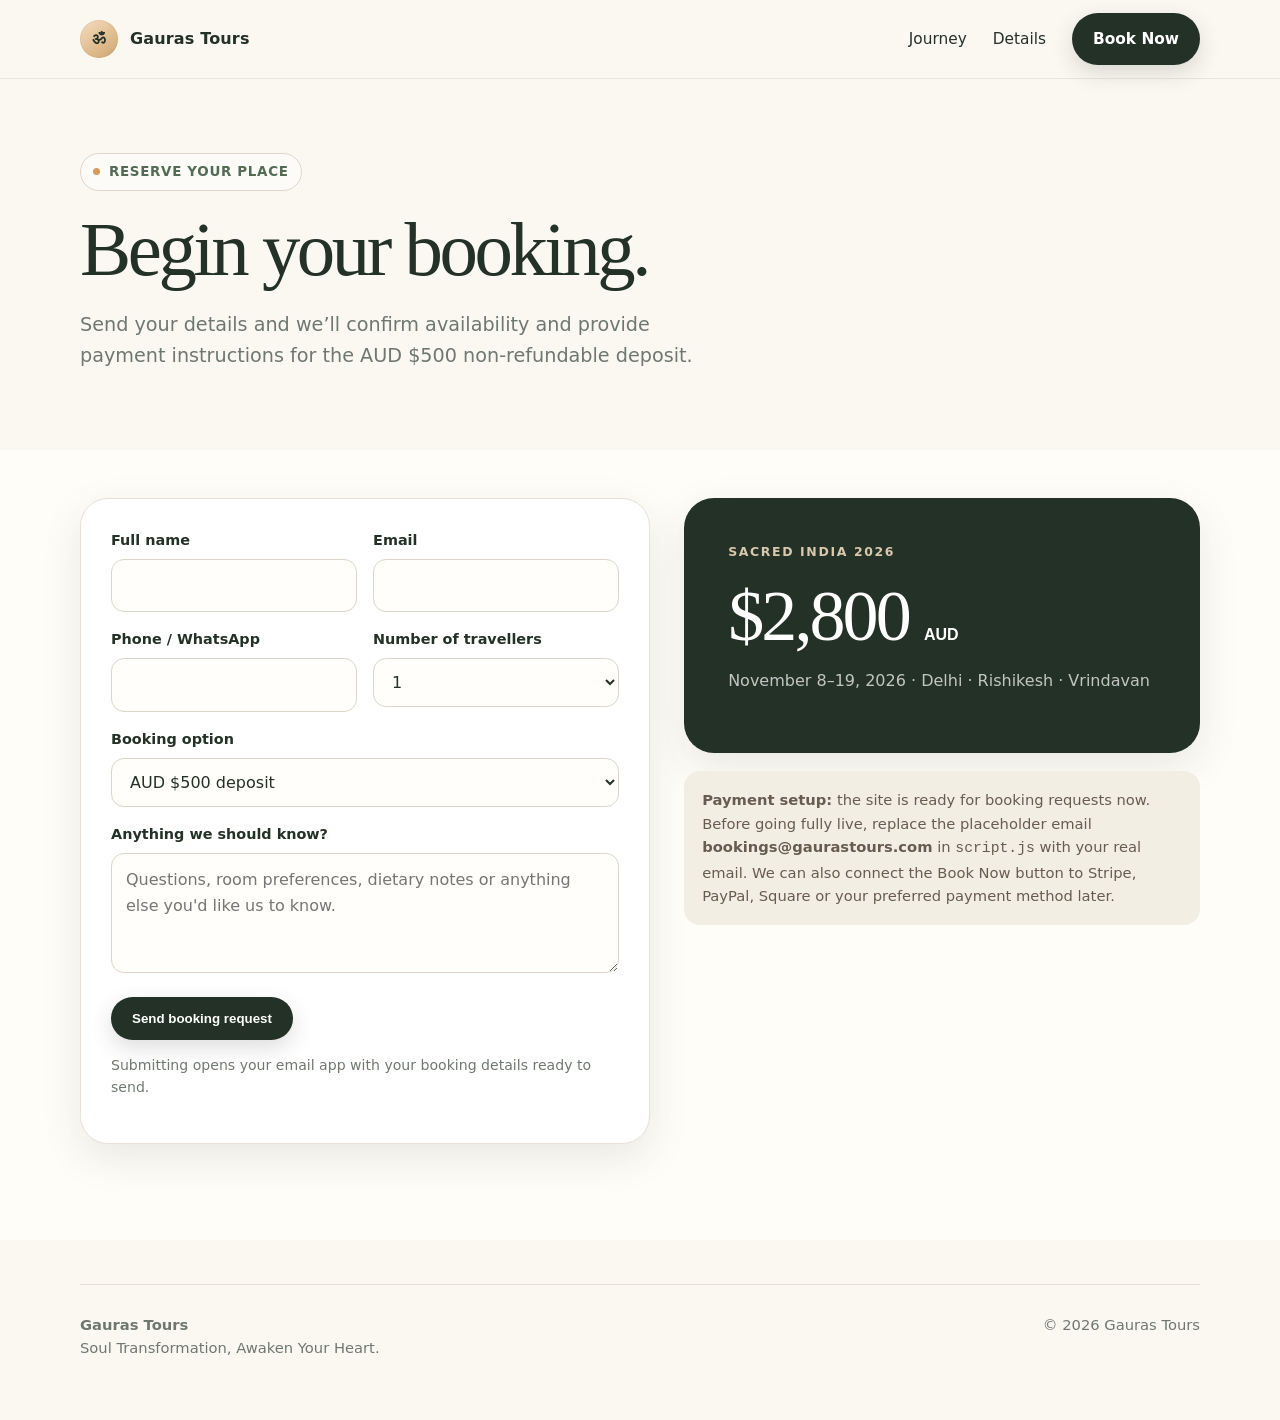
==== booking.html @ d2e97c8c "Add files via upload" ====
<!doctype html>
<html lang="en">
<head>
  <meta charset="utf-8" /><meta name="viewport" content="width=device-width, initial-scale=1" />
  <title>Book Now — Gauras Tours</title><link rel="icon" href="favicon.svg" /><link rel="stylesheet" href="styles.css" />
</head>
<body>
  <nav class="nav"><div class="container nav-inner"><a class="brand" href="index.html"><span class="brand-mark">ॐ</span>Gauras Tours</a><button class="menu-btn" aria-label="Open menu">☰</button><div class="nav-links"><a href="index.html#journey">Journey</a><a href="details.html">Details</a><a class="btn btn-primary" href="booking.html">Book Now</a></div></div></nav>
  <main>
    <section class="page-hero"><div class="container"><div class="eyebrow"><span class="dot"></span> Reserve your place</div><h1>Begin your booking.</h1><p class="hero-sub">Send your details and we’ll confirm availability and provide payment instructions for the AUD $500 non-refundable deposit.</p></div></section>
    <section class="section alt" style="padding-top:48px"><div class="container booking-layout">
      <form class="form-card" id="bookingForm">
        <div class="form-grid"><div class="field"><label for="name">Full name</label><input id="name" name="name" required autocomplete="name"></div><div class="field"><label for="email">Email</label><input id="email" name="email" type="email" required autocomplete="email"></div></div>
        <div class="form-grid"><div class="field"><label for="phone">Phone / WhatsApp</label><input id="phone" name="phone" autocomplete="tel"></div><div class="field"><label for="guests">Number of travellers</label><select id="guests" name="guests"><option>1</option><option>2</option><option>3</option><option>4</option></select></div></div>
        <div class="field"><label for="option">Booking option</label><select id="option" name="option"><option>AUD $500 deposit</option><option>Request full payment instructions</option></select></div>
        <div class="field"><label for="note">Anything we should know?</label><textarea id="note" name="note" placeholder="Questions, room preferences, dietary notes or anything else you'd like us to know."></textarea></div>
        <button class="btn btn-primary" type="submit">Send booking request</button>
        <p class="small">Submitting opens your email app with your booking details ready to send.</p>
      </form>
      <aside>
        <div class="price-main"><div class="kicker" style="color:#d9c8ad">Sacred India 2026</div><div class="price">$2,800 <span style="font:700 1rem Inter,sans-serif;letter-spacing:0">AUD</span></div><p>November 8–19, 2026 · Delhi · Rishikesh · Vrindavan</p></div>
        <div class="notice" style="margin-top:18px"><strong>Payment setup:</strong> the site is ready for booking requests now. Before going fully live, replace the placeholder email <strong>bookings@gaurastours.com</strong> in <code>script.js</code> with your real email. We can also connect the Book Now button to Stripe, PayPal, Square or your preferred payment method later.</div>
      </aside>
    </div></section>
  </main>
  <footer class="footer"><div class="container footer-inner"><div><strong>Gauras Tours</strong><br>Soul Transformation, Awaken Your Heart.</div><div>© 2026 Gauras Tours</div></div></footer>
  <script src="script.js"></script>
</body></html>
---- styles.css ----
:root{
  --ink:#243127;
  --muted:#6f786f;
  --cream:#fbf8f1;
  --paper:#fffdf8;
  --sage:#7f9881;
  --sage-dark:#536b55;
  --saffron:#d59b59;
  --rose:#c98276;
  --line:#e7e1d7;
  --shadow:0 14px 40px rgba(41,52,42,.10);
  --radius:24px;
}
*{box-sizing:border-box}
html{scroll-behavior:smooth}
body{margin:0;font-family:Inter,ui-sans-serif,system-ui,-apple-system,BlinkMacSystemFont,"Segoe UI",sans-serif;color:var(--ink);background:var(--cream);line-height:1.6}
a{color:inherit;text-decoration:none}
img{max-width:100%;display:block}
.container{width:min(1120px,calc(100% - 36px));margin:auto}
.nav{position:sticky;top:0;z-index:50;background:rgba(251,248,241,.92);backdrop-filter:blur(16px);border-bottom:1px solid rgba(231,225,215,.8)}
.nav-inner{height:78px;display:flex;align-items:center;justify-content:space-between;gap:24px}
.brand{display:flex;align-items:center;gap:12px;font-weight:750;letter-spacing:.01em}
.brand-mark{width:38px;height:38px;border-radius:50%;display:grid;place-items:center;background:linear-gradient(145deg,#f6dec0,#cfa56f);box-shadow:inset 0 0 0 1px rgba(95,74,48,.08)}
.brand-mark svg{width:24px;height:24px}
.nav-links{display:flex;align-items:center;gap:26px;font-size:.96rem}
.nav-links a:not(.btn):hover{color:var(--sage-dark)}
.btn{display:inline-flex;align-items:center;justify-content:center;gap:8px;padding:13px 20px;border-radius:999px;font-weight:700;border:1px solid transparent;transition:.2s ease;cursor:pointer}
.btn-primary{background:var(--ink);color:white;box-shadow:0 8px 22px rgba(36,49,39,.16)}
.btn-primary:hover{transform:translateY(-1px);background:#172119}
.btn-soft{background:rgba(255,255,255,.72);border-color:var(--line)}
.btn-soft:hover{background:white;transform:translateY(-1px)}
.menu-btn{display:none;border:0;background:transparent;font-size:1.55rem;color:var(--ink)}
.hero{min-height:78vh;display:grid;align-items:center;padding:84px 0 72px;position:relative;overflow:hidden}
.hero:before{content:"";position:absolute;inset:0;background:radial-gradient(circle at 80% 18%,rgba(213,155,89,.24),transparent 26%),radial-gradient(circle at 12% 86%,rgba(127,152,129,.20),transparent 27%);pointer-events:none}
.hero-grid{display:grid;grid-template-columns:1.06fr .94fr;gap:64px;align-items:center;position:relative}
.eyebrow{display:inline-flex;align-items:center;gap:9px;padding:7px 12px;border:1px solid #ded7ca;background:rgba(255,255,255,.55);border-radius:999px;font-size:.84rem;font-weight:700;color:var(--sage-dark);letter-spacing:.05em;text-transform:uppercase}
.eyebrow .dot{width:7px;height:7px;border-radius:50%;background:var(--saffron)}
h1{font-family:Georgia,"Times New Roman",serif;font-weight:500;font-size:clamp(3.1rem,7.1vw,6.4rem);line-height:.96;letter-spacing:-.045em;margin:22px 0 24px}
.hero-sub{font-size:1.2rem;color:var(--muted);max-width:650px;margin:0 0 30px}
.hero-actions{display:flex;gap:12px;flex-wrap:wrap;margin-bottom:34px}
.hero-meta{display:flex;gap:28px;flex-wrap:wrap;color:var(--muted);font-size:.94rem}
.hero-meta strong{display:block;color:var(--ink);font-size:1rem}
.hero-visual{position:relative;min-height:560px}
.photo{position:absolute;overflow:hidden;border-radius:32px;box-shadow:var(--shadow);background:#ddd;background-size:cover;background-position:center}
.photo-main{inset:0 0 70px 75px;background-image:linear-gradient(to top,rgba(23,33,25,.12),transparent 45%),url('https://images.unsplash.com/photo-1500534314209-a25ddb2bd429?auto=format&fit=crop&w=1400&q=86')}
.photo-small{width:210px;height:260px;left:0;bottom:0;border:8px solid var(--cream);background-image:url('https://images.unsplash.com/photo-1544367567-0f2fcb009e0b?auto=format&fit=crop&w=700&q=86')}
.quote-card{position:absolute;right:-10px;bottom:24px;width:min(280px,74%);padding:23px 24px;background:rgba(255,253,248,.93);backdrop-filter:blur(16px);border:1px solid rgba(231,225,215,.95);border-radius:22px;box-shadow:var(--shadow)}
.quote-card p{font-family:Georgia,serif;font-size:1.22rem;margin:0 0 8px}
.quote-card span{font-size:.86rem;color:var(--muted)}
.section{padding:96px 0}
.section.alt{background:var(--paper)}
.section-head{display:flex;align-items:end;justify-content:space-between;gap:30px;margin-bottom:42px}
.kicker{text-transform:uppercase;letter-spacing:.13em;font-size:.78rem;font-weight:800;color:var(--sage-dark)}
h2{font-family:Georgia,"Times New Roman",serif;font-weight:500;font-size:clamp(2.25rem,4.7vw,4.4rem);line-height:1.05;letter-spacing:-.03em;margin:9px 0 0}
.section-copy{max-width:520px;color:var(--muted)}
.cards{display:grid;grid-template-columns:repeat(3,1fr);gap:18px}
.card{background:white;border:1px solid var(--line);border-radius:var(--radius);padding:30px;box-shadow:0 5px 18px rgba(41,52,42,.04)}
.card-icon{width:46px;height:46px;border-radius:14px;display:grid;place-items:center;background:#f4eee4;margin-bottom:20px;font-size:1.35rem}
.card h3{margin:0 0 8px;font-size:1.16rem}
.card p{margin:0;color:var(--muted)}
.journey-grid{display:grid;grid-template-columns:repeat(3,1fr);gap:20px}
.journey{min-height:430px;border-radius:30px;position:relative;overflow:hidden;padding:30px;display:flex;align-items:flex-end;color:white;background-size:cover;background-position:center;box-shadow:var(--shadow)}
.journey:after{content:"";position:absolute;inset:0;background:linear-gradient(to top,rgba(22,31,23,.78),rgba(22,31,23,.04) 68%)}
.journey>*{position:relative;z-index:1}
.journey h3{font-family:Georgia,serif;font-size:2.05rem;margin:0 0 4px;font-weight:500}
.journey p{margin:0;color:rgba(255,255,255,.86)}
.journey .motto{display:inline-block;margin-bottom:9px;font-size:.8rem;letter-spacing:.12em;text-transform:uppercase;font-weight:800}
.delhi{background-image:url('https://images.unsplash.com/photo-1587474260584-136574528ed5?auto=format&fit=crop&w=1000&q=84')}
.rishikesh{background-image:url('https://images.unsplash.com/photo-1593181629936-11c609b8db9b?auto=format&fit=crop&w=1000&q=84')}
.vrindavan{background-image:url('https://images.unsplash.com/photo-1561361513-2d000a50f0dc?auto=format&fit=crop&w=1000&q=84')}
.itinerary-mini{display:grid;grid-template-columns:1fr 1fr;gap:16px}
.day{display:flex;gap:18px;padding:23px;border:1px solid var(--line);border-radius:20px;background:rgba(255,255,255,.65)}
.day-num{flex:0 0 46px;height:46px;border-radius:14px;display:grid;place-items:center;background:var(--ink);color:white;font-weight:800}
.day h4{margin:1px 0 5px}
.day p{margin:0;color:var(--muted);font-size:.94rem}
.price-panel{display:grid;grid-template-columns:1.1fr .9fr;gap:28px;align-items:stretch}
.price-main{padding:44px;border-radius:30px;background:var(--ink);color:white;box-shadow:var(--shadow)}
.price{font-family:Georgia,serif;font-size:4.5rem;line-height:1;margin:18px 0 8px;letter-spacing:-.04em}
.price-main p{color:rgba(255,255,255,.72)}
.price-main .btn{background:white;color:var(--ink);margin-top:20px}
.price-side{display:grid;gap:18px}
.price-side .card{display:flex;flex-direction:column;justify-content:center}
.list{margin:14px 0 0;padding:0;list-style:none;display:grid;gap:10px}
.list li{display:flex;gap:9px;align-items:flex-start;color:var(--muted)}
.list li:before{content:"✓";color:var(--sage-dark);font-weight:900}
.cta{padding:44px;border-radius:32px;background:linear-gradient(135deg,#e9d4bb,#d8e0d2);display:flex;justify-content:space-between;gap:28px;align-items:center}
.cta h2{font-size:clamp(2.1rem,4.2vw,3.8rem);margin:0;max-width:650px}
.footer{padding:44px 0 60px;color:var(--muted);font-size:.92rem}
.footer-inner{display:flex;justify-content:space-between;gap:24px;flex-wrap:wrap;border-top:1px solid var(--line);padding-top:28px}
.page-hero{padding:74px 0 48px}
.page-hero h1{font-size:clamp(3rem,6vw,5.6rem)}
.prose{max-width:820px}
.timeline{display:grid;gap:14px}
.timeline-item{display:grid;grid-template-columns:150px 1fr;gap:22px;padding:24px 0;border-bottom:1px solid var(--line)}
.timeline-item strong{color:var(--sage-dark)}
.booking-layout{display:grid;grid-template-columns:1.05fr .95fr;gap:34px;align-items:start}
.form-card{background:white;border:1px solid var(--line);border-radius:28px;padding:30px;box-shadow:var(--shadow)}
label{display:block;font-size:.9rem;font-weight:750;margin-bottom:7px}
input,select,textarea{width:100%;font:inherit;padding:13px 14px;border:1px solid #dcd5ca;border-radius:13px;background:#fffefb;color:var(--ink);outline:none}
input:focus,select:focus,textarea:focus{border-color:var(--sage)}
textarea{min-height:120px;resize:vertical}
.form-grid{display:grid;grid-template-columns:1fr 1fr;gap:16px}
.field{margin-bottom:16px}
.notice{padding:17px 18px;border-radius:16px;background:#f3eee4;color:#665c4f;font-size:.92rem}
.small{font-size:.88rem;color:var(--muted)}
@media(max-width:900px){
  .hero-grid,.price-panel,.booking-layout{grid-template-columns:1fr}
  .hero{padding-top:58px}
  .hero-visual{min-height:480px}
  .cards,.journey-grid{grid-template-columns:1fr}
  .journey{min-height:350px}
  .itinerary-mini{grid-template-columns:1fr}
  .section-head{align-items:flex-start;flex-direction:column}
  .cta{align-items:flex-start;flex-direction:column}
}
@media(max-width:720px){
  .nav-inner{height:70px}
  .menu-btn{display:block}
  .nav-links{display:none;position:absolute;left:18px;right:18px;top:76px;padding:18px;border-radius:18px;background:#fffdf8;border:1px solid var(--line);box-shadow:var(--shadow);flex-direction:column;align-items:stretch}
  .nav-links.open{display:flex}
  .nav-links .btn{width:100%}
  h1{font-size:clamp(3.3rem,17vw,5.4rem)}
  .hero-grid{gap:34px}
  .hero-visual{min-height:390px}
  .photo-main{inset:0 0 56px 36px}
  .photo-small{width:135px;height:175px;border-width:6px}
  .quote-card{right:0;width:240px;padding:17px 18px}
  .section{padding:72px 0}
  .price-main{padding:30px}
  .price{font-size:3.5rem}
  .timeline-item{grid-template-columns:1fr;gap:5px}
  .form-grid{grid-template-columns:1fr}
}
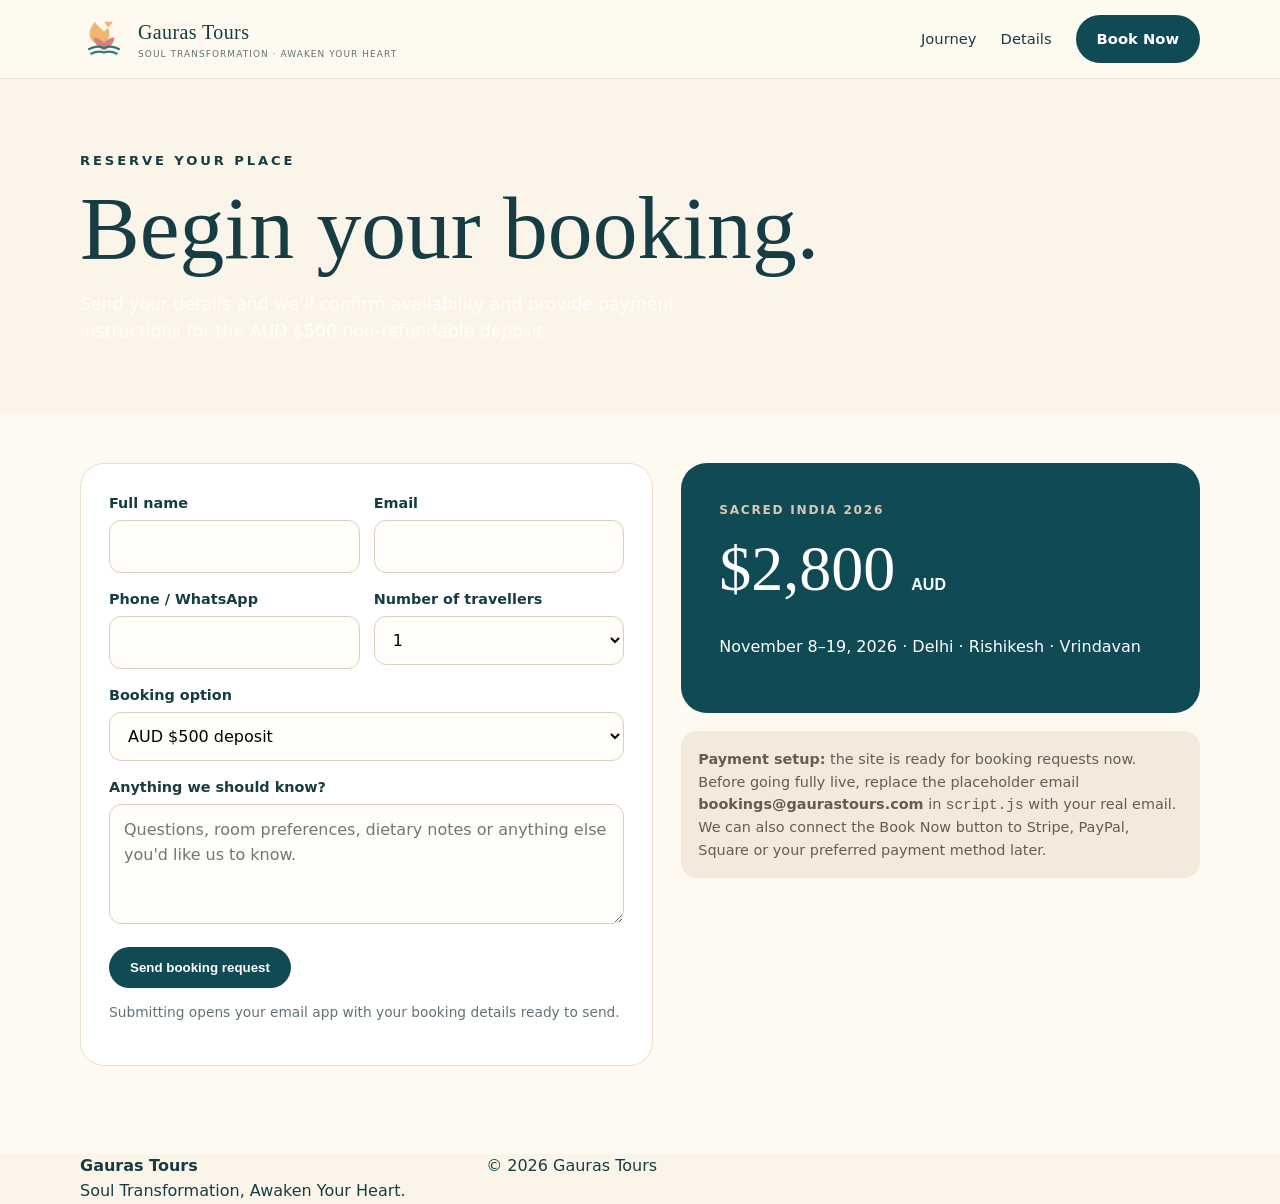
==== commit 0816b063: "Add files via upload Update photos and website layout" ====
--- a/booking.html
+++ b/booking.html
@@ -5,7 +5,7 @@
   <title>Book Now — Gauras Tours</title><link rel="icon" href="favicon.svg" /><link rel="stylesheet" href="styles.css" />
 </head>
 <body>
-  <nav class="nav"><div class="container nav-inner"><a class="brand" href="index.html"><span class="brand-mark">ॐ</span>Gauras Tours</a><button class="menu-btn" aria-label="Open menu">☰</button><div class="nav-links"><a href="index.html#journey">Journey</a><a href="details.html">Details</a><a class="btn btn-primary" href="booking.html">Book Now</a></div></div></nav>
+  <nav class="nav"><div class="container nav-inner"><a class="brand" href="index.html"><span class="brand-mark"><svg viewBox="0 0 64 64"><path d="M32 9c6 7 8 13 7 19-2 9-13 12-13 12s-11-3-13-12c-1-6 1-12 7-19 4 6 7 8 12 13 5-5 8-7 12-13Z" fill="#efb66d"/><path d="M18 30c5 0 10 2 14 7 4-5 9-7 14-7-1 8-6 14-14 17-8-3-13-9-14-17Z" fill="#d7817b"/><path d="M11 46c7-4 14-5 21-2 7-3 14-2 21 2M14 52c6-3 12-4 18-2 6-2 12-1 18 2" stroke="#2f7a78" stroke-width="3" fill="none"/></svg></span><span><strong>Gauras Tours</strong><small>Soul Transformation · Awaken Your Heart</small></span></a><button class="menu-btn" aria-label="Open menu">☰</button><div class="nav-links"><a href="index.html#journey">Journey</a><a href="details.html">Details</a><a class="btn btn-primary" href="booking.html">Book Now</a></div></div></nav>
   <main>
     <section class="page-hero"><div class="container"><div class="eyebrow"><span class="dot"></span> Reserve your place</div><h1>Begin your booking.</h1><p class="hero-sub">Send your details and we’ll confirm availability and provide payment instructions for the AUD $500 non-refundable deposit.</p></div></section>
     <section class="section alt" style="padding-top:48px"><div class="container booking-layout">
--- a/styles.css
+++ b/styles.css
@@ -1,133 +1,16 @@
 :root{
-  --ink:#243127;
-  --muted:#6f786f;
-  --cream:#fbf8f1;
-  --paper:#fffdf8;
-  --sage:#7f9881;
-  --sage-dark:#536b55;
-  --saffron:#d59b59;
-  --rose:#c98276;
-  --line:#e7e1d7;
-  --shadow:0 14px 40px rgba(41,52,42,.10);
-  --radius:24px;
+  --ink:#153d43;--muted:#607376;--cream:#fbf5e9;--paper:#fffaf1;--teal:#0f4a55;--teal2:#2f7a78;--gold:#d79a39;--rose:#d58179;--line:#eadfcf;--white:#fff;--shadow:0 14px 34px rgba(24,55,58,.12);--radius:24px
 }
-*{box-sizing:border-box}
-html{scroll-behavior:smooth}
-body{margin:0;font-family:Inter,ui-sans-serif,system-ui,-apple-system,BlinkMacSystemFont,"Segoe UI",sans-serif;color:var(--ink);background:var(--cream);line-height:1.6}
-a{color:inherit;text-decoration:none}
-img{max-width:100%;display:block}
-.container{width:min(1120px,calc(100% - 36px));margin:auto}
-.nav{position:sticky;top:0;z-index:50;background:rgba(251,248,241,.92);backdrop-filter:blur(16px);border-bottom:1px solid rgba(231,225,215,.8)}
-.nav-inner{height:78px;display:flex;align-items:center;justify-content:space-between;gap:24px}
-.brand{display:flex;align-items:center;gap:12px;font-weight:750;letter-spacing:.01em}
-.brand-mark{width:38px;height:38px;border-radius:50%;display:grid;place-items:center;background:linear-gradient(145deg,#f6dec0,#cfa56f);box-shadow:inset 0 0 0 1px rgba(95,74,48,.08)}
-.brand-mark svg{width:24px;height:24px}
-.nav-links{display:flex;align-items:center;gap:26px;font-size:.96rem}
-.nav-links a:not(.btn):hover{color:var(--sage-dark)}
-.btn{display:inline-flex;align-items:center;justify-content:center;gap:8px;padding:13px 20px;border-radius:999px;font-weight:700;border:1px solid transparent;transition:.2s ease;cursor:pointer}
-.btn-primary{background:var(--ink);color:white;box-shadow:0 8px 22px rgba(36,49,39,.16)}
-.btn-primary:hover{transform:translateY(-1px);background:#172119}
-.btn-soft{background:rgba(255,255,255,.72);border-color:var(--line)}
-.btn-soft:hover{background:white;transform:translateY(-1px)}
-.menu-btn{display:none;border:0;background:transparent;font-size:1.55rem;color:var(--ink)}
-.hero{min-height:78vh;display:grid;align-items:center;padding:84px 0 72px;position:relative;overflow:hidden}
-.hero:before{content:"";position:absolute;inset:0;background:radial-gradient(circle at 80% 18%,rgba(213,155,89,.24),transparent 26%),radial-gradient(circle at 12% 86%,rgba(127,152,129,.20),transparent 27%);pointer-events:none}
-.hero-grid{display:grid;grid-template-columns:1.06fr .94fr;gap:64px;align-items:center;position:relative}
-.eyebrow{display:inline-flex;align-items:center;gap:9px;padding:7px 12px;border:1px solid #ded7ca;background:rgba(255,255,255,.55);border-radius:999px;font-size:.84rem;font-weight:700;color:var(--sage-dark);letter-spacing:.05em;text-transform:uppercase}
-.eyebrow .dot{width:7px;height:7px;border-radius:50%;background:var(--saffron)}
-h1{font-family:Georgia,"Times New Roman",serif;font-weight:500;font-size:clamp(3.1rem,7.1vw,6.4rem);line-height:.96;letter-spacing:-.045em;margin:22px 0 24px}
-.hero-sub{font-size:1.2rem;color:var(--muted);max-width:650px;margin:0 0 30px}
-.hero-actions{display:flex;gap:12px;flex-wrap:wrap;margin-bottom:34px}
-.hero-meta{display:flex;gap:28px;flex-wrap:wrap;color:var(--muted);font-size:.94rem}
-.hero-meta strong{display:block;color:var(--ink);font-size:1rem}
-.hero-visual{position:relative;min-height:560px}
-.photo{position:absolute;overflow:hidden;border-radius:32px;box-shadow:var(--shadow);background:#ddd;background-size:cover;background-position:center}
-.photo-main{inset:0 0 70px 75px;background-image:linear-gradient(to top,rgba(23,33,25,.12),transparent 45%),url('https://images.unsplash.com/photo-1500534314209-a25ddb2bd429?auto=format&fit=crop&w=1400&q=86')}
-.photo-small{width:210px;height:260px;left:0;bottom:0;border:8px solid var(--cream);background-image:url('https://images.unsplash.com/photo-1544367567-0f2fcb009e0b?auto=format&fit=crop&w=700&q=86')}
-.quote-card{position:absolute;right:-10px;bottom:24px;width:min(280px,74%);padding:23px 24px;background:rgba(255,253,248,.93);backdrop-filter:blur(16px);border:1px solid rgba(231,225,215,.95);border-radius:22px;box-shadow:var(--shadow)}
-.quote-card p{font-family:Georgia,serif;font-size:1.22rem;margin:0 0 8px}
-.quote-card span{font-size:.86rem;color:var(--muted)}
-.section{padding:96px 0}
-.section.alt{background:var(--paper)}
-.section-head{display:flex;align-items:end;justify-content:space-between;gap:30px;margin-bottom:42px}
-.kicker{text-transform:uppercase;letter-spacing:.13em;font-size:.78rem;font-weight:800;color:var(--sage-dark)}
-h2{font-family:Georgia,"Times New Roman",serif;font-weight:500;font-size:clamp(2.25rem,4.7vw,4.4rem);line-height:1.05;letter-spacing:-.03em;margin:9px 0 0}
-.section-copy{max-width:520px;color:var(--muted)}
-.cards{display:grid;grid-template-columns:repeat(3,1fr);gap:18px}
-.card{background:white;border:1px solid var(--line);border-radius:var(--radius);padding:30px;box-shadow:0 5px 18px rgba(41,52,42,.04)}
-.card-icon{width:46px;height:46px;border-radius:14px;display:grid;place-items:center;background:#f4eee4;margin-bottom:20px;font-size:1.35rem}
-.card h3{margin:0 0 8px;font-size:1.16rem}
-.card p{margin:0;color:var(--muted)}
-.journey-grid{display:grid;grid-template-columns:repeat(3,1fr);gap:20px}
-.journey{min-height:430px;border-radius:30px;position:relative;overflow:hidden;padding:30px;display:flex;align-items:flex-end;color:white;background-size:cover;background-position:center;box-shadow:var(--shadow)}
-.journey:after{content:"";position:absolute;inset:0;background:linear-gradient(to top,rgba(22,31,23,.78),rgba(22,31,23,.04) 68%)}
-.journey>*{position:relative;z-index:1}
-.journey h3{font-family:Georgia,serif;font-size:2.05rem;margin:0 0 4px;font-weight:500}
-.journey p{margin:0;color:rgba(255,255,255,.86)}
-.journey .motto{display:inline-block;margin-bottom:9px;font-size:.8rem;letter-spacing:.12em;text-transform:uppercase;font-weight:800}
-.delhi{background-image:url('https://images.unsplash.com/photo-1587474260584-136574528ed5?auto=format&fit=crop&w=1000&q=84')}
-.rishikesh{background-image:url('https://images.unsplash.com/photo-1593181629936-11c609b8db9b?auto=format&fit=crop&w=1000&q=84')}
-.vrindavan{background-image:url('https://images.unsplash.com/photo-1561361513-2d000a50f0dc?auto=format&fit=crop&w=1000&q=84')}
-.itinerary-mini{display:grid;grid-template-columns:1fr 1fr;gap:16px}
-.day{display:flex;gap:18px;padding:23px;border:1px solid var(--line);border-radius:20px;background:rgba(255,255,255,.65)}
-.day-num{flex:0 0 46px;height:46px;border-radius:14px;display:grid;place-items:center;background:var(--ink);color:white;font-weight:800}
-.day h4{margin:1px 0 5px}
-.day p{margin:0;color:var(--muted);font-size:.94rem}
-.price-panel{display:grid;grid-template-columns:1.1fr .9fr;gap:28px;align-items:stretch}
-.price-main{padding:44px;border-radius:30px;background:var(--ink);color:white;box-shadow:var(--shadow)}
-.price{font-family:Georgia,serif;font-size:4.5rem;line-height:1;margin:18px 0 8px;letter-spacing:-.04em}
-.price-main p{color:rgba(255,255,255,.72)}
-.price-main .btn{background:white;color:var(--ink);margin-top:20px}
-.price-side{display:grid;gap:18px}
-.price-side .card{display:flex;flex-direction:column;justify-content:center}
-.list{margin:14px 0 0;padding:0;list-style:none;display:grid;gap:10px}
-.list li{display:flex;gap:9px;align-items:flex-start;color:var(--muted)}
-.list li:before{content:"✓";color:var(--sage-dark);font-weight:900}
-.cta{padding:44px;border-radius:32px;background:linear-gradient(135deg,#e9d4bb,#d8e0d2);display:flex;justify-content:space-between;gap:28px;align-items:center}
-.cta h2{font-size:clamp(2.1rem,4.2vw,3.8rem);margin:0;max-width:650px}
-.footer{padding:44px 0 60px;color:var(--muted);font-size:.92rem}
-.footer-inner{display:flex;justify-content:space-between;gap:24px;flex-wrap:wrap;border-top:1px solid var(--line);padding-top:28px}
-.page-hero{padding:74px 0 48px}
-.page-hero h1{font-size:clamp(3rem,6vw,5.6rem)}
-.prose{max-width:820px}
-.timeline{display:grid;gap:14px}
-.timeline-item{display:grid;grid-template-columns:150px 1fr;gap:22px;padding:24px 0;border-bottom:1px solid var(--line)}
-.timeline-item strong{color:var(--sage-dark)}
-.booking-layout{display:grid;grid-template-columns:1.05fr .95fr;gap:34px;align-items:start}
-.form-card{background:white;border:1px solid var(--line);border-radius:28px;padding:30px;box-shadow:var(--shadow)}
-label{display:block;font-size:.9rem;font-weight:750;margin-bottom:7px}
-input,select,textarea{width:100%;font:inherit;padding:13px 14px;border:1px solid #dcd5ca;border-radius:13px;background:#fffefb;color:var(--ink);outline:none}
-input:focus,select:focus,textarea:focus{border-color:var(--sage)}
-textarea{min-height:120px;resize:vertical}
-.form-grid{display:grid;grid-template-columns:1fr 1fr;gap:16px}
-.field{margin-bottom:16px}
-.notice{padding:17px 18px;border-radius:16px;background:#f3eee4;color:#665c4f;font-size:.92rem}
-.small{font-size:.88rem;color:var(--muted)}
-@media(max-width:900px){
-  .hero-grid,.price-panel,.booking-layout{grid-template-columns:1fr}
-  .hero{padding-top:58px}
-  .hero-visual{min-height:480px}
-  .cards,.journey-grid{grid-template-columns:1fr}
-  .journey{min-height:350px}
-  .itinerary-mini{grid-template-columns:1fr}
-  .section-head{align-items:flex-start;flex-direction:column}
-  .cta{align-items:flex-start;flex-direction:column}
-}
-@media(max-width:720px){
-  .nav-inner{height:70px}
-  .menu-btn{display:block}
-  .nav-links{display:none;position:absolute;left:18px;right:18px;top:76px;padding:18px;border-radius:18px;background:#fffdf8;border:1px solid var(--line);box-shadow:var(--shadow);flex-direction:column;align-items:stretch}
-  .nav-links.open{display:flex}
-  .nav-links .btn{width:100%}
-  h1{font-size:clamp(3.3rem,17vw,5.4rem)}
-  .hero-grid{gap:34px}
-  .hero-visual{min-height:390px}
-  .photo-main{inset:0 0 56px 36px}
-  .photo-small{width:135px;height:175px;border-width:6px}
-  .quote-card{right:0;width:240px;padding:17px 18px}
-  .section{padding:72px 0}
-  .price-main{padding:30px}
-  .price{font-size:3.5rem}
-  .timeline-item{grid-template-columns:1fr;gap:5px}
-  .form-grid{grid-template-columns:1fr}
-}
+*{box-sizing:border-box}html{scroll-behavior:smooth}body{margin:0;font-family:Inter,ui-sans-serif,system-ui,-apple-system,BlinkMacSystemFont,"Segoe UI",sans-serif;color:var(--ink);background:var(--cream);line-height:1.55}a{color:inherit;text-decoration:none}img{display:block;max-width:100%}.container{width:min(1120px,calc(100% - 36px));margin:auto}
+.nav{position:sticky;top:0;z-index:100;background:rgba(255,250,241,.94);backdrop-filter:blur(14px);border-bottom:1px solid rgba(234,223,207,.85)}.nav-inner{height:78px;display:flex;align-items:center;justify-content:space-between;gap:22px}.brand{display:flex;align-items:center;gap:10px}.brand-mark{width:48px;height:48px;display:grid;place-items:center;flex:0 0 auto}.brand-mark svg{width:100%;height:100%}.brand strong{display:block;font-family:Georgia,serif;font-size:1.25rem;font-weight:500;letter-spacing:.02em}.brand small{display:block;font-size:.56rem;text-transform:uppercase;letter-spacing:.12em;color:var(--muted)}.nav-links{display:flex;align-items:center;gap:24px;font-size:.92rem}.menu-btn{display:none;border:0;background:transparent;font-size:1.55rem;color:var(--ink)}
+.btn{display:inline-flex;align-items:center;justify-content:center;padding:12px 20px;border-radius:999px;font-weight:750;border:1px solid transparent;transition:.2s ease}.btn-primary{background:var(--teal);color:white}.btn-gold{background:var(--gold);color:white;box-shadow:0 8px 22px rgba(155,100,24,.2)}.btn-ghost{border-color:rgba(255,255,255,.55);color:white;background:rgba(0,0,0,.08)}.btn:hover{transform:translateY(-1px)}
+.hero-banner{min-height:650px;position:relative;display:grid;align-items:center;background-image:url('assets/riverside-kirtan.jpg');background-size:cover;background-position:center 44%;overflow:hidden}.hero-shade{position:absolute;inset:0;background:linear-gradient(90deg,rgba(8,42,48,.20),rgba(8,42,48,.55) 48%,rgba(8,42,48,.75)),linear-gradient(0deg,rgba(8,42,48,.14),transparent 45%)}.hero-copy{position:relative;color:white;text-align:right;display:flex;flex-direction:column;align-items:flex-end}.eyebrow{font-size:.82rem;text-transform:uppercase;letter-spacing:.22em;font-weight:800;margin:0 0 8px}.hero-copy h1{font-family:Georgia,serif;font-size:clamp(3.4rem,7vw,6.2rem);line-height:.98;max-width:760px;margin:0;font-weight:500;letter-spacing:-.03em}.script-line{font-family:"Brush Script MT","Segoe Script",cursive;font-size:2.2rem;color:#efb35a;margin:10px 0 0}.hero-tags{text-transform:uppercase;letter-spacing:.13em;font-size:.82rem;font-weight:800}.hero-sub{max-width:600px;font-size:1.08rem;color:rgba(255,255,255,.92);margin:8px 0 22px}.hero-actions{display:flex;gap:10px;flex-wrap:wrap;justify-content:flex-end}
+.section{padding:88px 0}.section.compact{padding:68px 0}.section.alt{background:var(--paper)}.section-title h2,h2{font-family:Georgia,serif;font-weight:500;font-size:clamp(2.4rem,5vw,4.5rem);line-height:1.04;letter-spacing:-.025em;margin:6px 0 0}.section-title.centered{text-align:center}.kicker{text-transform:uppercase;letter-spacing:.14em;color:var(--gold);font-size:.76rem;font-weight:800;margin:0}
+.include-grid{display:grid;grid-template-columns:repeat(4,1fr);gap:0;margin-top:38px}.include-card{text-align:center;padding:8px 26px;position:relative}.include-card:not(:last-child):after{content:"";position:absolute;right:0;top:12%;height:76%;width:1px;background:var(--line)}.icon-badge{width:60px;height:60px;margin:0 auto 16px;border-radius:50%;display:grid;place-items:center;background:#f3e7ce;color:var(--teal);font-size:1.5rem}.include-card h3{font-family:Georgia,serif;font-size:1.22rem;margin:0 0 7px}.include-card p{font-size:.92rem;color:var(--muted);margin:0}
+.destination-grid{display:grid;grid-template-columns:1fr 1fr;gap:16px}.destination{min-height:330px;border-radius:26px;overflow:hidden;position:relative;display:flex;align-items:flex-end;padding:34px;color:white;background-size:cover;background-position:center;box-shadow:var(--shadow)}.destination:before{content:"";position:absolute;inset:0;background:linear-gradient(to top,rgba(6,37,42,.80),rgba(6,37,42,.10) 68%)}.destination>div{position:relative}.small-script{font-size:2.5rem;color:white;margin:0}.destination h3{font-size:.9rem;letter-spacing:.17em;margin:2px 0 10px}.destination p:last-child{max-width:360px;margin:0;color:rgba(255,255,255,.9)}.destination-rishikesh{background-image:url('assets/ganga-walk.jpg')}.destination-vrindavan{background-image:linear-gradient(rgba(30,49,46,.10),rgba(30,49,46,.18)),url('assets/vrindavan-real.jpg');background-position:center 58%}
+.journey-heading{display:flex;justify-content:space-between;align-items:flex-end;gap:30px;margin-bottom:34px}.daily-rhythm{display:flex;gap:22px;font-size:.9rem;color:var(--muted)}.daily-rhythm span{max-width:245px}.daily-rhythm strong{color:var(--ink)}.journey-list{display:grid;grid-template-columns:1fr 1fr;column-gap:44px;row-gap:0}.journey-day{display:grid;grid-template-columns:78px 1fr;gap:14px;padding:18px 0;border-top:1px solid var(--line)}.journey-day time{font-weight:850;color:var(--gold)}.journey-day h3{font-size:1.03rem;margin:0 0 4px}.journey-day p{margin:0;color:var(--muted);font-size:.94rem}
+.gallery-head{display:flex;justify-content:space-between;align-items:end}.gallery-grid{display:grid;grid-template-columns:1.1fr 1fr 1fr 1fr;gap:12px;margin-top:30px}.gallery-grid figure{margin:0;height:260px;border-radius:18px;overflow:hidden;background:#ddd}.gallery-grid figure:first-child{height:260px}.gallery-grid img{width:100%;height:100%;object-fit:cover}.gallery-grid figure:nth-child(1) img{object-position:center 48%}.gallery-grid figure:nth-child(2) img{object-position:center 47%}.gallery-grid figure:nth-child(3) img{object-position:center 50%}.gallery-grid figure:nth-child(4) img{object-position:center 44%}.photo-note{text-align:center;color:var(--muted);font-size:.84rem;margin:16px 0 0}
+.closing-strip{background:linear-gradient(120deg,#0d4a53,#163f4b);color:white;padding:48px 0}.closing-inner{display:grid;grid-template-columns:1.2fr 1fr auto;gap:30px;align-items:center}.closing-inner h2{font-size:clamp(2rem,4vw,3.4rem);margin:0}.closing-inner p{color:rgba(255,255,255,.82);margin:0}.dark-footer{background:#0b3943;color:white;padding:42px 0}.footer-inner{display:grid;grid-template-columns:1.1fr 1fr 1fr;gap:30px;align-items:start}.footer-brand strong{display:block;font-family:Georgia,serif;font-size:1.5rem;font-weight:500}.footer-brand span{display:block;color:rgba(255,255,255,.66);font-size:.76rem;margin-top:4px}.footer-links{display:flex;gap:16px;flex-wrap:wrap;font-size:.9rem}.footer-quote{font-family:Georgia,serif;font-style:italic;color:rgba(255,255,255,.75)}
+.page-hero{padding:72px 0 48px}.page-hero h1{font-family:Georgia,serif;font-size:clamp(3rem,7vw,5.8rem);font-weight:500;line-height:1;margin:12px 0 18px}.prose{max-width:820px}.timeline{display:grid;gap:0}.timeline-item{display:grid;grid-template-columns:140px 1fr;gap:22px;padding:22px 0;border-top:1px solid var(--line)}.timeline-item strong{color:var(--gold)}.timeline-item h3{margin:0 0 5px}.timeline-item p{margin:0;color:var(--muted)}.cards{display:grid;grid-template-columns:repeat(4,1fr);gap:16px}.card{background:white;border:1px solid var(--line);border-radius:20px;padding:24px}.card h3{margin:0 0 7px}.card p{margin:0;color:var(--muted)}.price-panel{display:grid;grid-template-columns:1.1fr .9fr;gap:22px}.price-main{background:var(--teal);color:white;padding:38px;border-radius:26px}.price{font-family:Georgia,serif;font-size:4rem}.booking-layout{display:grid;grid-template-columns:1.05fr .95fr;gap:28px;align-items:start}.form-card{background:white;border:1px solid var(--line);border-radius:24px;padding:28px}.form-grid{display:grid;grid-template-columns:1fr 1fr;gap:14px}.field{margin-bottom:15px}label{display:block;font-size:.9rem;font-weight:750;margin-bottom:6px}input,select,textarea{width:100%;font:inherit;padding:13px 14px;border:1px solid #d9cfbf;border-radius:12px;background:#fffdf8}textarea{min-height:120px}.notice{background:#f3eadc;border-radius:16px;padding:17px;color:#665c4f;font-size:.9rem}.small{font-size:.86rem;color:var(--muted)}
+@media(max-width:900px){.include-grid{grid-template-columns:1fr 1fr;gap:24px}.include-card:after{display:none}.journey-list{grid-template-columns:1fr}.journey-heading{align-items:flex-start;flex-direction:column}.daily-rhythm{flex-direction:column;gap:10px}.gallery-grid{grid-template-columns:1fr 1fr}.gallery-grid figure,.gallery-grid figure:first-child{height:280px}.closing-inner,.footer-inner,.price-panel,.booking-layout{grid-template-columns:1fr}.cards{grid-template-columns:1fr 1fr}}
+@media(max-width:720px){.container{width:min(100% - 28px,1120px)}.nav-inner{height:68px}.brand small{display:none}.brand-mark{width:42px;height:42px}.menu-btn{display:block}.nav-links{display:none;position:absolute;left:14px;right:14px;top:74px;padding:16px;border-radius:16px;background:#fffaf1;border:1px solid var(--line);box-shadow:var(--shadow);flex-direction:column;align-items:stretch}.nav-links.open{display:flex}.nav-links .btn{width:100%}.hero-banner{min-height:620px;background-position:37% center}.hero-shade{background:linear-gradient(0deg,rgba(8,42,48,.80),rgba(8,42,48,.20) 58%,rgba(8,42,48,.08))}.hero-copy{text-align:left;align-items:flex-start;justify-content:flex-end;padding-top:250px;padding-bottom:40px}.hero-copy h1{font-size:clamp(3rem,15vw,4.7rem)}.script-line{font-size:1.9rem}.hero-tags{font-size:.72rem}.hero-actions{justify-content:flex-start}.section,.section.compact{padding:58px 0}.include-grid{grid-template-columns:1fr}.include-card{padding:8px 12px}.destination-grid{grid-template-columns:1fr}.destination{min-height:300px}.destination-vrindavan{background-position:center 54%}.journey-day{grid-template-columns:62px 1fr}.gallery-grid{grid-template-columns:1fr 1fr;gap:8px}.gallery-grid figure,.gallery-grid figure:first-child{height:190px}.gallery-grid figure:nth-child(1) img{object-position:center 45%}.gallery-grid figure:nth-child(2) img{object-position:center 45%}.gallery-grid figure:nth-child(3) img{object-position:center 50%}.gallery-grid figure:nth-child(4) img{object-position:center 42%}.closing-inner{gap:18px}.footer-links{gap:12px}.cards{grid-template-columns:1fr}.form-grid{grid-template-columns:1fr}.timeline-item{grid-template-columns:1fr;gap:4px}}
